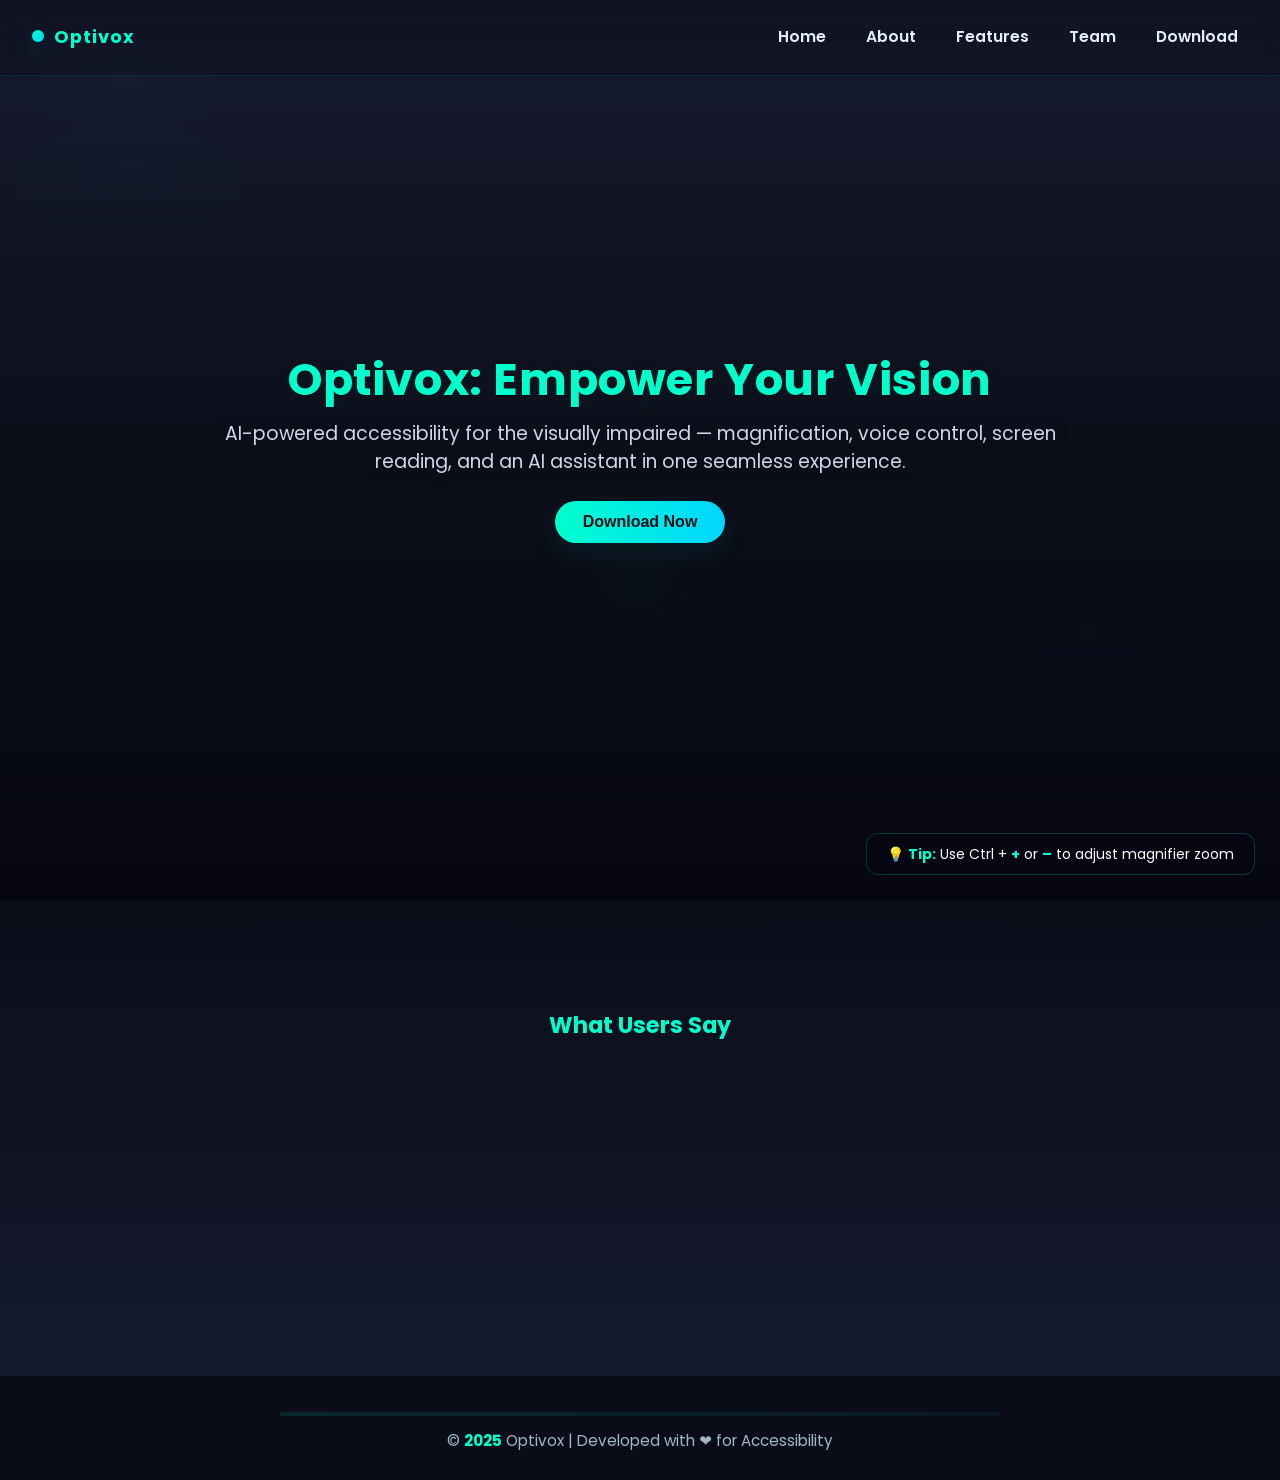
==== website/index.html @ d75e9cdb "Final release v3.3 - Integrated High Contrast, Large UI, and Global Hotkeys" ====
<!DOCTYPE html>
<html lang="en">

<head>
  <meta charset="utf-8" />
  <meta name="viewport" content="width=device-width,initial-scale=1" />
  <title>Optivox | AI Accessibility</title>

  <!-- Fonts -->
  <link href="https://fonts.googleapis.com/css2?family=Poppins:wght@300;400;600;700&display=swap" rel="stylesheet">
  <link rel="stylesheet" href="magnifier.css">

  <!--
  Revised CSS:
  - Uses CSS variables for palette & shadows
  - Respects prefers-reduced-motion
  - Adds accessible focus states and an accessibility micro-bar
-->
  <style>
    /* =========================
     Variables / Theme
     ========================= */
    :root {
      --bg-00: #060713;
      /* very deep */
      --bg-10: #0b0e19;
      /* primary deep navy */
      --bg-20: #15192e;
      /* layer */
      --accent: #00ffcc;
      /* neon cyan */
      --accent-2: #00d6ff;
      /* secondary cyan */
      --muted: #cfd6e6;
      --card-bg: rgba(255, 255, 255, 0.035);
      --glass-border: rgba(0, 255, 204, 0.12);
      --glow: 0 8px 28px rgba(0, 255, 204, 0.08);
      --strong-glow: 0 12px 40px rgba(0, 255, 204, 0.12);
      --max-width: 1100px;
      --ui-radius: 16px;
      --ease: cubic-bezier(.16, .8, .28, 1);
      --reduced: 0;
      /* toggled in prefers-reduced-motion block */
    }

    /* Accessibility helper classes */
    .a11y-high-contrast {
      filter: none;
    }

    .a11y-large-font {
      font-size: 1.1em;
    }

    /* =========================
     Base / Reset
     ========================= */
    * {
      box-sizing: border-box;
      -webkit-font-smoothing: antialiased;
      -moz-osx-font-smoothing: grayscale;
    }

    html,
    body {
      height: 100%;
    }

    body {
      margin: 0;
      font-family: 'Poppins', system-ui, -apple-system, 'Segoe UI', Roboto, Helvetica, Arial;
      background:
        radial-gradient(1000px 500px at 10% 10%, rgba(0, 255, 204, 0.02), transparent 10%),
        linear-gradient(180deg, var(--bg-20) 0%, var(--bg-10) 50%, var(--bg-00) 100%);
      color: #eef2f7;
      overflow-x: hidden;
      -webkit-tap-highlight-color: transparent;
      line-height: 1.45;
    }

    /* Skip to content (for keyboard users) */
    .skip-link {
      position: absolute;
      left: -9999px;
      top: auto;
      width: 1px;
      height: 1px;
      overflow: hidden;
    }

    .skip-link:focus {
      left: 20px;
      top: 20px;
      width: auto;
      height: auto;
      padding: 10px 14px;
      background: var(--accent);
      color: #041018;
      border-radius: 8px;
      z-index: 99999;
      box-shadow: var(--strong-glow);
    }

    /* =========================
     Navbar
     ========================= */
    nav {
      position: fixed;
      inset: 0 auto auto 0;
      width: 100%;
      display: flex;
      align-items: center;
      justify-content: space-between;
      padding: 18px 32px;
      gap: 20px;
      backdrop-filter: blur(8px);
      background: linear-gradient(180deg, rgba(7, 9, 18, 0.36), rgba(7, 9, 18, 0.22));
      border-bottom: 1px solid var(--glass-border);
      z-index: 1200;
      transition: transform .28s var(--ease), padding .25s var(--ease), background .3s ease;
    }

    nav.scrolled {
      padding: 10px 28px;
      box-shadow: 0 6px 30px rgba(0, 0, 0, 0.45);
    }

    .logo {
      color: var(--accent);
      font-weight: 700;
      letter-spacing: 1px;
      font-size: 1.12rem;
      display: inline-flex;
      align-items: center;
      gap: 10px;
    }

    .logo::before {
      content: "";
      display: inline-block;
      width: 12px;
      height: 12px;
      border-radius: 50%;
      background: linear-gradient(135deg, var(--accent), var(--accent-2));
      box-shadow: 0 6px 22px rgba(0, 255, 204, 0.18);
      transform: translateY(-1px);
    }

    /* Nav links */
    .nav-links {
      display: flex;
      gap: 20px;
      align-items: center;
    }

    .nav-links a {
      color: #e6eef6;
      text-decoration: none;
      font-weight: 600;
      font-size: 0.98rem;
      padding: 8px 10px;
      border-radius: 8px;
      position: relative;
      outline-offset: 4px;
    }

    /* animated underline & glow on hover/focus */
    .nav-links a::after {
      content: "";
      position: absolute;
      left: 12px;
      right: 12px;
      bottom: 6px;
      height: 2px;
      background: linear-gradient(90deg, transparent, var(--accent));
      opacity: 0;
      transform: translateY(4px);
      transition: opacity .22s var(--ease), transform .22s var(--ease);
      border-radius: 2px;
    }

    .nav-links a:hover::after,
    .nav-links a:focus::after {
      opacity: 1;
      transform: translateY(0);
    }

    .nav-links a:focus {
      box-shadow: 0 6px 26px rgba(0, 255, 204, 0.06);
      background: rgba(0, 255, 204, 0.02);
    }

    /* Small screens nav fallback */
    @media (max-width:760px) {
      nav {
        padding: 12px 18px;
      }

      .nav-links {
        gap: 12px;
      }
    }

    /* =========================
     Accessibility micro-bar
     ========================= */
    .microbar {
      position: fixed;
      top: 72px;
      right: 22px;
      z-index: 1300;
      display: flex;
      gap: 8px;
      background: rgba(5, 8, 14, 0.5);
      padding: 8px;
      border-radius: 12px;
      border: 1px solid rgba(255, 255, 255, 0.04);
      backdrop-filter: blur(6px);
    }

    .microbar button {
      background: transparent;
      border: 1px solid rgba(255, 255, 255, 0.06);
      color: var(--accent);
      padding: 8px 10px;
      border-radius: 8px;
      cursor: pointer;
      font-weight: 600;
      font-size: 0.86rem;
    }

    .microbar button:focus {
      outline: 3px solid rgba(0, 255, 204, 0.18);
      outline-offset: 3px;
    }

    /* =========================
     Hero Section
     ========================= */
    .hero {
      height: 100vh;
      display: flex;
      align-items: center;
      justify-content: center;
      text-align: center;
      padding: 0 24px;
      position: relative;
      overflow: hidden;
    }

    /* Subtle layered gradient shapes using pseudo elements */
    .hero::before,
    .hero::after {
      content: "";
      position: absolute;
      inset: 0;
      pointer-events: none;
      background-repeat: no-repeat;
      opacity: 0.12;
      mix-blend-mode: screen;
    }

    .hero::before {
      background-image:
        radial-gradient(600px 300px at 10% 20%, rgba(0, 214, 255, 0.06), transparent 20%),
        radial-gradient(400px 220px at 85% 70%, rgba(0, 255, 204, 0.04), transparent 20%);
      transform: translateZ(0);
    }

    .hero::after {
      background-image: linear-gradient(180deg, rgba(255, 255, 255, 0.01), transparent);
      filter: blur(24px);
    }

    .hero-inner {
      width: 100%;
      max-width: var(--max-width);
      margin: auto;
      padding: 40px 20px;
      display: flex;
      flex-direction: column;
      gap: 18px;
      align-items: center;
    }

    .hero h1 {
      font-size: clamp(1.75rem, 3.5vw, 3.0rem);
      color: var(--accent);
      font-weight: 700;
      line-height: 1.02;
      letter-spacing: 0.6px;
      text-shadow: 0 6px 28px rgba(0, 255, 204, 0.06), 0 1px 0 rgba(0, 0, 0, 0.6);
      margin: 0;
    }

    .hero p {
      max-width: 900px;
      color: var(--muted);
      font-weight: 400;
      font-size: clamp(0.95rem, 1.5vw, 1.18rem);
      margin: 0 0 8px 0;
      text-shadow: 0 2px 12px rgba(2, 8, 12, 0.5);
    }

    /* CTA with soft pulse & accessible reduced-motion fallback */
    .cta {
      display: inline-flex;
      align-items: center;
      gap: 10px;
      background: linear-gradient(90deg, var(--accent), var(--accent-2));
      color: #041018;
      padding: 12px 28px;
      border-radius: 30px;
      border: none;
      font-weight: 700;
      font-size: 1rem;
      cursor: pointer;
      box-shadow: var(--glow);
      transition: transform .22s var(--ease), box-shadow .28s var(--ease), opacity .22s;
    }

    .cta:hover {
      transform: translateY(-6px);
      box-shadow: var(--strong-glow);
    }

    .cta:focus {
      outline: 3px solid rgba(0, 255, 204, 0.18);
      outline-offset: 6px;
    }

    /* soft pulse */
    .cta::after {
      content: "";
      position: absolute;
      inset: auto;
      width: 180px;
      height: 60px;
      border-radius: 30px;
      pointer-events: none;
      filter: blur(18px);
      opacity: 0.22;
      transform: translateY(120%) scale(1);
      background: radial-gradient(circle at 30% 30%, rgba(0, 255, 204, 0.14), transparent 40%);
      transition: opacity .3s;
    }

    /* reduced motion: remove continuous micro-motions */
    @media (prefers-reduced-motion: reduce) {
      :root {
        --reduced: 1;
      }

      .cta:hover {
        transform: none;
      }

      .hero::before,
      .hero::after {
        opacity: 0.06;
        filter: none;
      }
    }

    /* =========================
     Testimonials
     ========================= */
    .testimonials {
      padding: 90px 20px;
      display: flex;
      justify-content: center;
      background: linear-gradient(180deg, var(--bg-10), var(--bg-20));
    }

    .testimonials-inner {
      width: 100%;
      max-width: var(--max-width);
    }

    .testimonials h2 {
      color: var(--accent);
      font-size: 1.4rem;
      margin-bottom: 18px;
      text-align: center;
    }

    .testimonial-container {
      display: flex;
      gap: 28px;
      overflow-x: auto;
      padding: 10px 6px;
      scroll-padding: 20px;
      -webkit-overflow-scrolling: touch;
    }

    .testimonial {
      flex: 0 0 320px;
      background: var(--card-bg);
      border-radius: 14px;
      padding: 26px;
      border: 1px solid var(--glass-border);
      transition: transform .28s var(--ease), box-shadow .28s var(--ease), opacity .3s;
      position: relative;
      min-height: 140px;
      display: flex;
      flex-direction: column;
      justify-content: center;
    }

    .testimonial p {
      color: #e7eef6;
      font-size: 1.06rem;
      margin-bottom: 14px;
    }

    .testimonial h3 {
      color: var(--accent);
      font-size: 0.96rem;
      margin: 0;
      font-weight: 700;
    }

    .testimonial:focus-within,
    .testimonial:hover {
      transform: translateY(-10px);
      box-shadow: var(--strong-glow);
    }

    .testimonial:focus-within {
      outline: 3px solid rgba(0, 255, 204, 0.08);
      outline-offset: 6px;
    }

    /* Stagger reveal */
    .reveal {
      opacity: 0;
      transform: translateY(20px);
      transition: opacity .6s var(--ease), transform .6s var(--ease);
    }

    .reveal.visible {
      opacity: 1;
      transform: translateY(0);
    }

    /* Make testimonials keyboard accessible */
    .testimonial a,
    .testimonial button {
      color: inherit;
    }

    /* =========================
     Footer
     ========================= */
    footer {
      padding: 28px 20px;
      text-align: center;
      color: #a7b3c3;
      position: relative;
      border-top: 1px solid rgba(255, 255, 255, 0.03);
    }

    .footer-line {
      height: 4px;
      width: 80%;
      max-width: 720px;
      margin: 8px auto 14px auto;
      border-radius: 999px;
      background: linear-gradient(90deg, rgba(0, 255, 204, 0.12), rgba(0, 214, 255, 0.06));
      transition: filter .4s;
    }

    footer .copyright {
      color: #9fb8c7;
      font-size: 0.95rem;
    }

    footer .copyright span {
      color: var(--accent);
      font-weight: 700;
    }

</style>
</head>

<body>

  <!-- Skip link for keyboard users -->
  <a class="skip-link" href="#main">Skip to content</a>

  <!-- Navbar -->
  <nav id="siteNav" aria-label="Primary navigation">
    <div class="logo" aria-hidden="true">Optivox</div>

    <!-- keep same links as original -->
    <div class="nav-links" role="navigation" aria-label="Main links">
      <a href="index.html">Home</a>
      <a href="about.html">About</a>
      <a href="features.html">Features</a>
      <a href="team.html">Team</a>
      <a href="downloads.html">Download</a>
    </div>
  </nav>

  <!-- Accessibility micro-bar
  <div class="microbar" role="toolbar" aria-label="Accessibility controls">
    <button id="contrastBtn" title="Toggle high contrast" aria-pressed="false">Contrast</button>
    <button id="fontBtn" title="Toggle larger font" aria-pressed="false">Large font</button>
    <button id="motionBtn" title="Toggle reduced motion" aria-pressed="false">Motion</button>
  </div> -->

  <!-- Magnifier Elements -->
  <div id="magnifier" aria-hidden="true">
    <div id="magnifierContent"></div>
  </div>
  <div id="zoomIndicator"></div>
  <div id="zoomTip">💡 <strong>Tip:</strong> Use Ctrl + <strong>+</strong> or <strong>–</strong> to adjust magnifier zoom</div>

  <!-- Main content -->
  <main id="main" tabindex="-1">

    <!-- Hero Section (keeps original text & CTA) -->
    <section class="hero" aria-labelledby="heroTitle" role="region">
      <div class="hero-inner">
        <h1 id="heroTitle">Optivox: Empower Your Vision</h1>
        <p>AI-powered accessibility for the visually impaired — magnification, voice control, screen reading, and an AI
          assistant in one seamless experience.</p>

        <!-- CTA retains link to Downloads page -->
        <div style="position:relative;">
          <button class="cta" id="downloadCTA" aria-label="Download Optivox">Download Now</button>
        </div>
      </div>
    </section>

    <!-- Testimonials (keeps original content) -->
    <section class="testimonials" aria-labelledby="testimonialsTitle" role="region">
      <div class="testimonials-inner">
        <h2 id="testimonialsTitle">What Users Say</h2>
        <div class="testimonial-container" id="testimonialContainer" role="list">
          <article class="testimonial reveal" role="listitem" tabindex="0">
            <p>"Optivox changed how I interact with my computer. The magnifier is smooth and intuitive!"</p>
            <h3>- Sara W.</h3>
          </article>

          <article class="testimonial reveal" role="listitem" tabindex="0">
            <p>"Voice commands make browsing effortless. I feel fully independent now."</p>
            <h3>- Raj P.</h3>
          </article>

          <article class="testimonial reveal" role="listitem" tabindex="0">
            <p>"The AI assistant explains things clearly and speaks everything aloud. Incredible tool."</p>
            <h3>- Emily K.</h3>
          </article>
        </div>
      </div>
    </section>

  </main>

  <!-- Footer (keeps original content with subtle enhancements) -->
  <footer role="contentinfo">
    <div class="footer-line" aria-hidden="true"></div>
    <div class="copyright">© <span>2025</span> Optivox | Developed with ❤️ for Accessibility</div>
  </footer>

  <script src="magnifier.js" defer></script>
</body>

</html>
---- website/magnifier.css ----
/* =========================
   Optivox Shared Magnifier & A11y
   ========================= */

:root {
  --accent: #00ffcc;
  --accent-2: #00d6ff;
  --magnifier-size: 220px;
}

/* Magnifier Container */
#magnifier {
  position: fixed;
  width: var(--magnifier-size);
  height: var(--magnifier-size);
  border-radius: 50%;
  border: 3px solid var(--accent);
  overflow: hidden;
  pointer-events: none;
  z-index: 100000;
  display: none;
  box-shadow: 0 0 30px rgba(0, 255, 204, 0.4), inset 0 0 15px rgba(0, 0, 0, 0.5);
  background: #060713;
  transition: transform 0.1s ease-out, opacity 0.2s ease;
}

/* The actual magnified content area */
#magnifierContent {
  position: absolute;
  left: 0;
  top: 0;
  transform-origin: 0 0;
  width: 100vw;
  height: 100vh;
}

/* Ensure current page images/elements are visible in clone */
#magnifierContent * {
  pointer-events: none !important;
}

/* Zoom Level Indicator Overlay */
#zoomIndicator {
  position: fixed;
  top: 50%;
  left: 50%;
  transform: translate(-50%, -50%);
  background: rgba(6, 7, 19, 0.95);
  color: var(--accent);
  padding: 15px 35px;
  border-radius: 50px;
  font-size: 24px;
  font-weight: 700;
  z-index: 100001;
  transition: opacity 0.3s;
  border: 2px solid var(--accent);
  box-shadow: 0 0 40px rgba(0, 255, 204, 0.3);
  pointer-events: none;
  opacity: 0;
}

/* Zoom Shortcut Tip */
#zoomTip {
  position: fixed;
  bottom: 25px;
  right: 25px;
  background: rgba(6, 7, 19, 0.85);
  color: #fff;
  padding: 10px 20px;
  border-radius: 12px;
  font-size: 14px;
  border: 1px solid rgba(0, 255, 204, 0.2);
  z-index: 99999;
  opacity: 0;
  transition: opacity 0.5s ease;
  backdrop-filter: blur(8px);
}

#zoomTip strong {
  color: var(--accent);
}

/* Accessibility Support Classes */
.a11y-high-contrast {
  filter: contrast(1.5) brightness(1.1) !important;
  background-color: #000 !important;
}

.a11y-large-font {
  font-size: 1.15rem !important;
}

.a11y-large-font h1 { font-size: 3.5rem !important; }
.a11y-large-font h2 { font-size: 2.5rem !important; }
.a11y-large-font p { font-size: 1.3rem !important; }

/* Accessible Focus States */
a:focus, button:focus {
  outline: 3px solid var(--accent) !important;
  outline-offset: 4px !important;
}
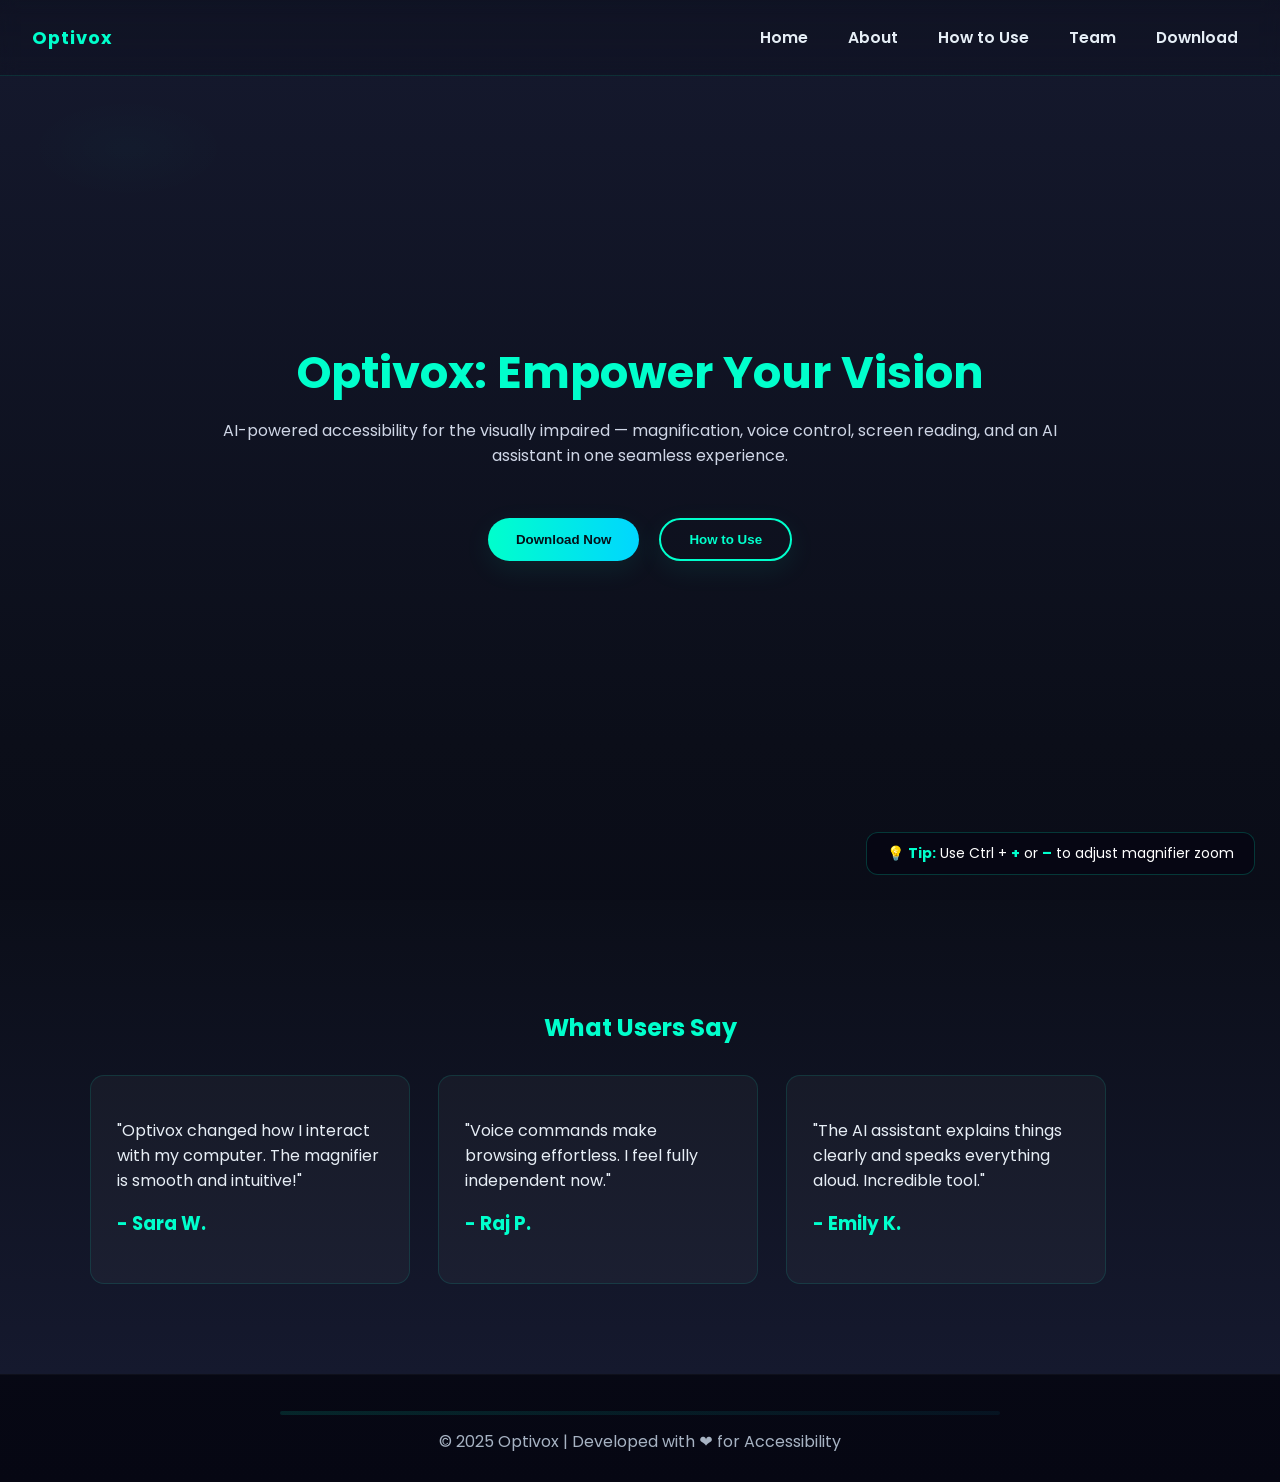
==== commit bee3ce77: "Update docs and website content" ====
--- a/website/index.html
+++ b/website/index.html
@@ -2,569 +2,387 @@
 <html lang="en">
 
 <head>
-  <meta charset="utf-8" />
-  <meta name="viewport" content="width=device-width,initial-scale=1" />
-  <title>Optivox | AI Accessibility</title>
-
-  <!-- Fonts -->
-  <link href="https://fonts.googleapis.com/css2?family=Poppins:wght@300;400;600;700&display=swap" rel="stylesheet">
-  <link rel="stylesheet" href="magnifier.css">
-
-  <!--
-  Revised CSS:
-  - Uses CSS variables for palette & shadows
-  - Respects prefers-reduced-motion
-  - Adds accessible focus states and an accessibility micro-bar
--->
-  <style>
-    /* =========================
-     Variables / Theme
-     ========================= */
-    :root {
-      --bg-00: #060713;
-      /* very deep */
-      --bg-10: #0b0e19;
-      /* primary deep navy */
-      --bg-20: #15192e;
-      /* layer */
-      --accent: #00ffcc;
-      /* neon cyan */
-      --accent-2: #00d6ff;
-      /* secondary cyan */
-      --muted: #cfd6e6;
-      --card-bg: rgba(255, 255, 255, 0.035);
-      --glass-border: rgba(0, 255, 204, 0.12);
-      --glow: 0 8px 28px rgba(0, 255, 204, 0.08);
-      --strong-glow: 0 12px 40px rgba(0, 255, 204, 0.12);
-      --max-width: 1100px;
-      --ui-radius: 16px;
-      --ease: cubic-bezier(.16, .8, .28, 1);
-      --reduced: 0;
-      /* toggled in prefers-reduced-motion block */
-    }
-
-    /* Accessibility helper classes */
-    .a11y-high-contrast {
-      filter: none;
-    }
-
-    .a11y-large-font {
-      font-size: 1.1em;
-    }
-
-    /* =========================
-     Base / Reset
-     ========================= */
-    * {
-      box-sizing: border-box;
-      -webkit-font-smoothing: antialiased;
-      -moz-osx-font-smoothing: grayscale;
-    }
-
-    html,
-    body {
-      height: 100%;
-    }
-
-    body {
-      margin: 0;
-      font-family: 'Poppins', system-ui, -apple-system, 'Segoe UI', Roboto, Helvetica, Arial;
-      background:
-        radial-gradient(1000px 500px at 10% 10%, rgba(0, 255, 204, 0.02), transparent 10%),
-        linear-gradient(180deg, var(--bg-20) 0%, var(--bg-10) 50%, var(--bg-00) 100%);
-      color: #eef2f7;
-      overflow-x: hidden;
-      -webkit-tap-highlight-color: transparent;
-      line-height: 1.45;
-    }
-
-    /* Skip to content (for keyboard users) */
-    .skip-link {
-      position: absolute;
-      left: -9999px;
-      top: auto;
-      width: 1px;
-      height: 1px;
-      overflow: hidden;
-    }
-
-    .skip-link:focus {
-      left: 20px;
-      top: 20px;
-      width: auto;
-      height: auto;
-      padding: 10px 14px;
-      background: var(--accent);
-      color: #041018;
-      border-radius: 8px;
-      z-index: 99999;
-      box-shadow: var(--strong-glow);
-    }
-
-    /* =========================
-     Navbar
-     ========================= */
-    nav {
-      position: fixed;
-      inset: 0 auto auto 0;
-      width: 100%;
-      display: flex;
-      align-items: center;
-      justify-content: space-between;
-      padding: 18px 32px;
-      gap: 20px;
-      backdrop-filter: blur(8px);
-      background: linear-gradient(180deg, rgba(7, 9, 18, 0.36), rgba(7, 9, 18, 0.22));
-      border-bottom: 1px solid var(--glass-border);
-      z-index: 1200;
-      transition: transform .28s var(--ease), padding .25s var(--ease), background .3s ease;
-    }
-
-    nav.scrolled {
-      padding: 10px 28px;
-      box-shadow: 0 6px 30px rgba(0, 0, 0, 0.45);
-    }
-
-    .logo {
-      color: var(--accent);
-      font-weight: 700;
-      letter-spacing: 1px;
-      font-size: 1.12rem;
-      display: inline-flex;
-      align-items: center;
-      gap: 10px;
-    }
-
-    .logo::before {
-      content: "";
-      display: inline-block;
-      width: 12px;
-      height: 12px;
-      border-radius: 50%;
-      background: linear-gradient(135deg, var(--accent), var(--accent-2));
-      box-shadow: 0 6px 22px rgba(0, 255, 204, 0.18);
-      transform: translateY(-1px);
-    }
-
-    /* Nav links */
-    .nav-links {
-      display: flex;
-      gap: 20px;
-      align-items: center;
-    }
-
-    .nav-links a {
-      color: #e6eef6;
-      text-decoration: none;
-      font-weight: 600;
-      font-size: 0.98rem;
-      padding: 8px 10px;
-      border-radius: 8px;
-      position: relative;
-      outline-offset: 4px;
-    }
-
-    /* animated underline & glow on hover/focus */
-    .nav-links a::after {
-      content: "";
-      position: absolute;
-      left: 12px;
-      right: 12px;
-      bottom: 6px;
-      height: 2px;
-      background: linear-gradient(90deg, transparent, var(--accent));
-      opacity: 0;
-      transform: translateY(4px);
-      transition: opacity .22s var(--ease), transform .22s var(--ease);
-      border-radius: 2px;
-    }
-
-    .nav-links a:hover::after,
-    .nav-links a:focus::after {
-      opacity: 1;
-      transform: translateY(0);
-    }
-
-    .nav-links a:focus {
-      box-shadow: 0 6px 26px rgba(0, 255, 204, 0.06);
-      background: rgba(0, 255, 204, 0.02);
-    }
-
-    /* Small screens nav fallback */
-    @media (max-width:760px) {
-      nav {
-        padding: 12px 18px;
-      }
-
-      .nav-links {
-        gap: 12px;
-      }
-    }
-
-    /* =========================
-     Accessibility micro-bar
-     ========================= */
-    .microbar {
-      position: fixed;
-      top: 72px;
-      right: 22px;
-      z-index: 1300;
-      display: flex;
-      gap: 8px;
-      background: rgba(5, 8, 14, 0.5);
-      padding: 8px;
-      border-radius: 12px;
-      border: 1px solid rgba(255, 255, 255, 0.04);
-      backdrop-filter: blur(6px);
-    }
-
-    .microbar button {
-      background: transparent;
-      border: 1px solid rgba(255, 255, 255, 0.06);
-      color: var(--accent);
-      padding: 8px 10px;
-      border-radius: 8px;
-      cursor: pointer;
-      font-weight: 600;
-      font-size: 0.86rem;
-    }
-
-    .microbar button:focus {
-      outline: 3px solid rgba(0, 255, 204, 0.18);
-      outline-offset: 3px;
-    }
-
-    /* =========================
-     Hero Section
-     ========================= */
-    .hero {
-      height: 100vh;
-      display: flex;
-      align-items: center;
-      justify-content: center;
-      text-align: center;
-      padding: 0 24px;
-      position: relative;
-      overflow: hidden;
-    }
-
-    /* Subtle layered gradient shapes using pseudo elements */
-    .hero::before,
-    .hero::after {
-      content: "";
-      position: absolute;
-      inset: 0;
-      pointer-events: none;
-      background-repeat: no-repeat;
-      opacity: 0.12;
-      mix-blend-mode: screen;
-    }
-
-    .hero::before {
-      background-image:
-        radial-gradient(600px 300px at 10% 20%, rgba(0, 214, 255, 0.06), transparent 20%),
-        radial-gradient(400px 220px at 85% 70%, rgba(0, 255, 204, 0.04), transparent 20%);
-      transform: translateZ(0);
-    }
-
-    .hero::after {
-      background-image: linear-gradient(180deg, rgba(255, 255, 255, 0.01), transparent);
-      filter: blur(24px);
-    }
-
-    .hero-inner {
-      width: 100%;
-      max-width: var(--max-width);
-      margin: auto;
-      padding: 40px 20px;
-      display: flex;
-      flex-direction: column;
-      gap: 18px;
-      align-items: center;
-    }
-
-    .hero h1 {
-      font-size: clamp(1.75rem, 3.5vw, 3.0rem);
-      color: var(--accent);
-      font-weight: 700;
-      line-height: 1.02;
-      letter-spacing: 0.6px;
-      text-shadow: 0 6px 28px rgba(0, 255, 204, 0.06), 0 1px 0 rgba(0, 0, 0, 0.6);
-      margin: 0;
-    }
-
-    .hero p {
-      max-width: 900px;
-      color: var(--muted);
-      font-weight: 400;
-      font-size: clamp(0.95rem, 1.5vw, 1.18rem);
-      margin: 0 0 8px 0;
-      text-shadow: 0 2px 12px rgba(2, 8, 12, 0.5);
-    }
-
-    /* CTA with soft pulse & accessible reduced-motion fallback */
-    .cta {
-      display: inline-flex;
-      align-items: center;
-      gap: 10px;
-      background: linear-gradient(90deg, var(--accent), var(--accent-2));
-      color: #041018;
-      padding: 12px 28px;
-      border-radius: 30px;
-      border: none;
-      font-weight: 700;
-      font-size: 1rem;
-      cursor: pointer;
-      box-shadow: var(--glow);
-      transition: transform .22s var(--ease), box-shadow .28s var(--ease), opacity .22s;
-    }
-
-    .cta:hover {
-      transform: translateY(-6px);
-      box-shadow: var(--strong-glow);
-    }
-
-    .cta:focus {
-      outline: 3px solid rgba(0, 255, 204, 0.18);
-      outline-offset: 6px;
-    }
-
-    /* soft pulse */
-    .cta::after {
-      content: "";
-      position: absolute;
-      inset: auto;
-      width: 180px;
-      height: 60px;
-      border-radius: 30px;
-      pointer-events: none;
-      filter: blur(18px);
-      opacity: 0.22;
-      transform: translateY(120%) scale(1);
-      background: radial-gradient(circle at 30% 30%, rgba(0, 255, 204, 0.14), transparent 40%);
-      transition: opacity .3s;
-    }
-
-    /* reduced motion: remove continuous micro-motions */
-    @media (prefers-reduced-motion: reduce) {
-      :root {
-        --reduced: 1;
-      }
-
-      .cta:hover {
-        transform: none;
-      }
-
-      .hero::before,
-      .hero::after {
-        opacity: 0.06;
-        filter: none;
-      }
-    }
-
-    /* =========================
-     Testimonials
-     ========================= */
-    .testimonials {
-      padding: 90px 20px;
-      display: flex;
-      justify-content: center;
-      background: linear-gradient(180deg, var(--bg-10), var(--bg-20));
-    }
-
-    .testimonials-inner {
-      width: 100%;
-      max-width: var(--max-width);
-    }
-
-    .testimonials h2 {
-      color: var(--accent);
-      font-size: 1.4rem;
-      margin-bottom: 18px;
-      text-align: center;
-    }
-
-    .testimonial-container {
-      display: flex;
-      gap: 28px;
-      overflow-x: auto;
-      padding: 10px 6px;
-      scroll-padding: 20px;
-      -webkit-overflow-scrolling: touch;
-    }
-
-    .testimonial {
-      flex: 0 0 320px;
-      background: var(--card-bg);
-      border-radius: 14px;
-      padding: 26px;
-      border: 1px solid var(--glass-border);
-      transition: transform .28s var(--ease), box-shadow .28s var(--ease), opacity .3s;
-      position: relative;
-      min-height: 140px;
-      display: flex;
-      flex-direction: column;
-      justify-content: center;
-    }
-
-    .testimonial p {
-      color: #e7eef6;
-      font-size: 1.06rem;
-      margin-bottom: 14px;
-    }
-
-    .testimonial h3 {
-      color: var(--accent);
-      font-size: 0.96rem;
-      margin: 0;
-      font-weight: 700;
-    }
-
-    .testimonial:focus-within,
-    .testimonial:hover {
-      transform: translateY(-10px);
-      box-shadow: var(--strong-glow);
-    }
-
-    .testimonial:focus-within {
-      outline: 3px solid rgba(0, 255, 204, 0.08);
-      outline-offset: 6px;
-    }
-
-    /* Stagger reveal */
-    .reveal {
-      opacity: 0;
-      transform: translateY(20px);
-      transition: opacity .6s var(--ease), transform .6s var(--ease);
-    }
-
-    .reveal.visible {
-      opacity: 1;
-      transform: translateY(0);
-    }
-
-    /* Make testimonials keyboard accessible */
-    .testimonial a,
-    .testimonial button {
-      color: inherit;
-    }
-
-    /* =========================
-     Footer
-     ========================= */
-    footer {
-      padding: 28px 20px;
-      text-align: center;
-      color: #a7b3c3;
-      position: relative;
-      border-top: 1px solid rgba(255, 255, 255, 0.03);
-    }
-
-    .footer-line {
-      height: 4px;
-      width: 80%;
-      max-width: 720px;
-      margin: 8px auto 14px auto;
-      border-radius: 999px;
-      background: linear-gradient(90deg, rgba(0, 255, 204, 0.12), rgba(0, 214, 255, 0.06));
-      transition: filter .4s;
-    }
-
-    footer .copyright {
-      color: #9fb8c7;
-      font-size: 0.95rem;
-    }
-
-    footer .copyright span {
-      color: var(--accent);
-      font-weight: 700;
-    }
+<meta charset="utf-8" />
+<meta name="viewport" content="width=device-width,initial-scale=1" />
+<title>Optivox | AI Accessibility</title>
+
+<link href="https://fonts.googleapis.com/css2?family=Poppins:wght@300;400;600;700&display=swap" rel="stylesheet">
+<link rel="stylesheet" href="magnifier.css">
+
+<style>
+
+/* =========================
+Variables / Theme
+========================= */
+
+:root{
+--bg-00:#060713;
+--bg-10:#0b0e19;
+--bg-20:#15192e;
+--accent:#00ffcc;
+--accent-2:#00d6ff;
+--muted:#cfd6e6;
+--card-bg:rgba(255,255,255,0.035);
+--glass-border:rgba(0,255,204,0.12);
+--glow:0 8px 28px rgba(0,255,204,0.08);
+--strong-glow:0 12px 40px rgba(0,255,204,0.12);
+--max-width:1100px;
+--ui-radius:16px;
+--ease:cubic-bezier(.16,.8,.28,1);
+}
+
+/* =========================
+Base
+========================= */
+
+*{
+box-sizing:border-box;
+-webkit-font-smoothing:antialiased;
+-moz-osx-font-smoothing:grayscale;
+}
+
+body{
+margin:0;
+font-family:'Poppins',system-ui;
+background:
+radial-gradient(1000px 500px at 10% 10%,rgba(0,255,204,0.02),transparent 10%),
+linear-gradient(180deg,var(--bg-20),var(--bg-10),var(--bg-00));
+color:#eef2f7;
+overflow-x:hidden;
+}
+
+/* =========================
+Navbar
+========================= */
+
+nav{
+position:fixed;
+width:100%;
+display:flex;
+align-items:center;
+justify-content:space-between;
+padding:18px 32px;
+backdrop-filter:blur(8px);
+background:linear-gradient(180deg,rgba(7,9,18,0.36),rgba(7,9,18,0.22));
+border-bottom:1px solid var(--glass-border);
+z-index:1200;
+transition:.3s;
+}
+
+nav.scrolled{
+padding:10px 28px;
+box-shadow:0 6px 30px rgba(0,0,0,.45);
+}
+
+/* Logo */
+
+.logo{
+display:flex;
+align-items:center;
+gap:10px;
+}
+
+.logo img{
+height:34px;
+display:none;
+}
+
+.logo span{
+color:var(--accent);
+font-weight:700;
+letter-spacing:1px;
+font-size:1.12rem;
+}
+
+/* Nav links */
+
+.nav-links{
+display:flex;
+gap:20px;
+}
+
+.nav-links a{
+color:#e6eef6;
+text-decoration:none;
+font-weight:600;
+font-size:.98rem;
+padding:8px 10px;
+border-radius:8px;
+position:relative;
+}
+
+.nav-links a::after{
+content:"";
+position:absolute;
+left:12px;
+right:12px;
+bottom:6px;
+height:2px;
+background:linear-gradient(90deg,transparent,var(--accent));
+opacity:0;
+transform:translateY(4px);
+transition:.2s;
+}
+
+.nav-links a:hover::after{
+opacity:1;
+transform:translateY(0);
+}
+
+/* =========================
+Hero
+========================= */
+
+.hero{
+height:100vh;
+display:flex;
+align-items:center;
+justify-content:center;
+text-align:center;
+padding:0 24px;
+}
+
+.hero-inner{
+max-width:var(--max-width);
+}
+
+.hero h1{
+font-size:clamp(1.75rem,3.5vw,3rem);
+color:var(--accent);
+margin:0;
+}
+
+.hero p{
+max-width:850px;
+margin-top:12px;
+color:var(--muted);
+}
+
+/* CTA */
+
+.cta{
+margin-top:25px;
+background:linear-gradient(90deg,var(--accent),var(--accent-2));
+color:#041018;
+padding:12px 28px;
+border:none;
+border-radius:30px;
+font-weight:700;
+cursor:pointer;
+box-shadow:var(--glow);
+transition:.25s;
+}
+
+.cta:hover{
+transform:translateY(-5px);
+box-shadow:var(--strong-glow);
+}
+
+/* =========================
+Testimonials
+========================= */
+
+.testimonials{
+padding:90px 20px;
+display:flex;
+justify-content:center;
+background:linear-gradient(180deg,var(--bg-10),var(--bg-20));
+}
+
+.testimonials-inner{
+max-width:var(--max-width);
+width:100%;
+}
+
+.testimonials h2{
+text-align:center;
+color:var(--accent);
+}
+
+.testimonial-container{
+display:flex;
+gap:28px;
+overflow-x:auto;
+margin-top:30px;
+}
+
+.testimonial{
+flex:0 0 320px;
+background:var(--card-bg);
+border-radius:14px;
+padding:26px;
+border:1px solid var(--glass-border);
+}
+
+.testimonial p{
+color:#e7eef6;
+}
+
+.testimonial h3{
+color:var(--accent);
+margin-top:10px;
+}
+
+/* =========================
+Footer
+========================= */
+
+footer{
+padding:28px 20px;
+text-align:center;
+color:#a7b3c3;
+border-top:1px solid rgba(255,255,255,0.03);
+}
+
+.footer-line{
+height:4px;
+width:80%;
+max-width:720px;
+margin:8px auto 14px;
+border-radius:999px;
+background:linear-gradient(90deg,rgba(0,255,204,0.12),rgba(0,214,255,0.06));
+}
 
 </style>
 </head>
 
 <body>
 
-  <!-- Skip link for keyboard users -->
-  <a class="skip-link" href="#main">Skip to content</a>
-
-  <!-- Navbar -->
-  <nav id="siteNav" aria-label="Primary navigation">
-    <div class="logo" aria-hidden="true">Optivox</div>
-
-    <!-- keep same links as original -->
-    <div class="nav-links" role="navigation" aria-label="Main links">
-      <a href="index.html">Home</a>
-      <a href="about.html">About</a>
-      <a href="features.html">Features</a>
-      <a href="team.html">Team</a>
-      <a href="downloads.html">Download</a>
-    </div>
-  </nav>
-
-  <!-- Accessibility micro-bar
-  <div class="microbar" role="toolbar" aria-label="Accessibility controls">
-    <button id="contrastBtn" title="Toggle high contrast" aria-pressed="false">Contrast</button>
-    <button id="fontBtn" title="Toggle larger font" aria-pressed="false">Large font</button>
-    <button id="motionBtn" title="Toggle reduced motion" aria-pressed="false">Motion</button>
-  </div> -->
-
-  <!-- Magnifier Elements -->
-  <div id="magnifier" aria-hidden="true">
-    <div id="magnifierContent"></div>
-  </div>
-  <div id="zoomIndicator"></div>
-  <div id="zoomTip">💡 <strong>Tip:</strong> Use Ctrl + <strong>+</strong> or <strong>–</strong> to adjust magnifier zoom</div>
-
-  <!-- Main content -->
-  <main id="main" tabindex="-1">
-
-    <!-- Hero Section (keeps original text & CTA) -->
-    <section class="hero" aria-labelledby="heroTitle" role="region">
-      <div class="hero-inner">
-        <h1 id="heroTitle">Optivox: Empower Your Vision</h1>
-        <p>AI-powered accessibility for the visually impaired — magnification, voice control, screen reading, and an AI
-          assistant in one seamless experience.</p>
-
-        <!-- CTA retains link to Downloads page -->
-        <div style="position:relative;">
-          <button class="cta" id="downloadCTA" aria-label="Download Optivox">Download Now</button>
-        </div>
-      </div>
-    </section>
-
-    <!-- Testimonials (keeps original content) -->
-    <section class="testimonials" aria-labelledby="testimonialsTitle" role="region">
-      <div class="testimonials-inner">
-        <h2 id="testimonialsTitle">What Users Say</h2>
-        <div class="testimonial-container" id="testimonialContainer" role="list">
-          <article class="testimonial reveal" role="listitem" tabindex="0">
-            <p>"Optivox changed how I interact with my computer. The magnifier is smooth and intuitive!"</p>
-            <h3>- Sara W.</h3>
-          </article>
-
-          <article class="testimonial reveal" role="listitem" tabindex="0">
-            <p>"Voice commands make browsing effortless. I feel fully independent now."</p>
-            <h3>- Raj P.</h3>
-          </article>
-
-          <article class="testimonial reveal" role="listitem" tabindex="0">
-            <p>"The AI assistant explains things clearly and speaks everything aloud. Incredible tool."</p>
-            <h3>- Emily K.</h3>
-          </article>
-        </div>
-      </div>
-    </section>
-
-  </main>
-
-  <!-- Footer (keeps original content with subtle enhancements) -->
-  <footer role="contentinfo">
-    <div class="footer-line" aria-hidden="true"></div>
-    <div class="copyright">© <span>2025</span> Optivox | Developed with ❤️ for Accessibility</div>
-  </footer>
-
-  <script src="magnifier.js" defer></script>
+<!-- Navbar -->
+
+<nav id="siteNav">
+
+<div class="logo">
+<img src="/Images/Dark themed Logo.jpeg" alt="Optivox Logo" id="logoImage">
+<span id="logoText">Optivox</span>
+</div>
+
+<div class="nav-links">
+<a href="index.html">Home</a>
+<a href="about.html">About</a>
+<a href="features.html">How to Use</a>
+<a href="team.html">Team</a>
+<a href="downloads.html">Download</a>
+</div>
+
+</nav>
+
+<!-- Magnifier -->
+
+<div id="magnifier">
+<div id="magnifierContent"></div>
+</div>
+
+<div id="zoomIndicator"></div>
+
+<div id="zoomTip">
+💡 <strong>Tip:</strong> Use Ctrl + <strong>+</strong> or <strong>–</strong> to adjust magnifier zoom
+</div>
+
+<!-- Main -->
+
+<main>
+
+<section class="hero">
+
+<div class="hero-inner">
+
+<h1>Optivox: Empower Your Vision</h1>
+
+<p>
+AI-powered accessibility for the visually impaired — magnification, voice control, screen reading, and an AI assistant in one seamless experience.
+</p>
+
+<div style="display: flex; gap: 20px; justify-content: center; margin-top: 25px;">
+    <button class="cta" id="downloadCTA">Download Now</button>
+    <button class="cta" style="background: transparent; border: 2px solid var(--accent); color: var(--accent);" onclick="window.open('features.html', '_blank')">How to Use</button>
+</div>
+
+</div>
+
+</section>
+
+<section class="testimonials">
+
+<div class="testimonials-inner">
+
+<h2>What Users Say</h2>
+
+<div class="testimonial-container">
+
+<div class="testimonial">
+<p>"Optivox changed how I interact with my computer. The magnifier is smooth and intuitive!"</p>
+<h3>- Sara W.</h3>
+</div>
+
+<div class="testimonial">
+<p>"Voice commands make browsing effortless. I feel fully independent now."</p>
+<h3>- Raj P.</h3>
+</div>
+
+<div class="testimonial">
+<p>"The AI assistant explains things clearly and speaks everything aloud. Incredible tool."</p>
+<h3>- Emily K.</h3>
+</div>
+
+</div>
+
+</div>
+
+</section>
+
+</main>
+
+<footer>
+
+<div class="footer-line"></div>
+
+<div>
+© <span>2025</span> Optivox | Developed with ❤️ for Accessibility
+</div>
+
+</footer>
+
+<script src="magnifier.js"></script>
+
+<script>
+
+/* Navbar shrink */
+
+const nav = document.getElementById("siteNav")
+
+window.addEventListener("scroll",()=>{
+
+if(window.scrollY>50){
+nav.classList.add("scrolled")
+}else{
+nav.classList.remove("scrolled")
+}
+
+})
+
+/* Download button */
+
+document.getElementById("downloadCTA").onclick=()=>{
+window.location.href="downloads.html"
+}
+
+/* Logo fallback system */
+
+const logoImg=document.getElementById("logoImage")
+const logoText=document.getElementById("logoText")
+
+logoImg.onload=()=>{
+logoImg.style.display="block"
+logoText.style.display="none"
+}
+
+logoImg.onerror=()=>{
+logoImg.style.display="none"
+logoText.style.display="block"
+}
+
+</script>
+
 </body>
-
 </html>
